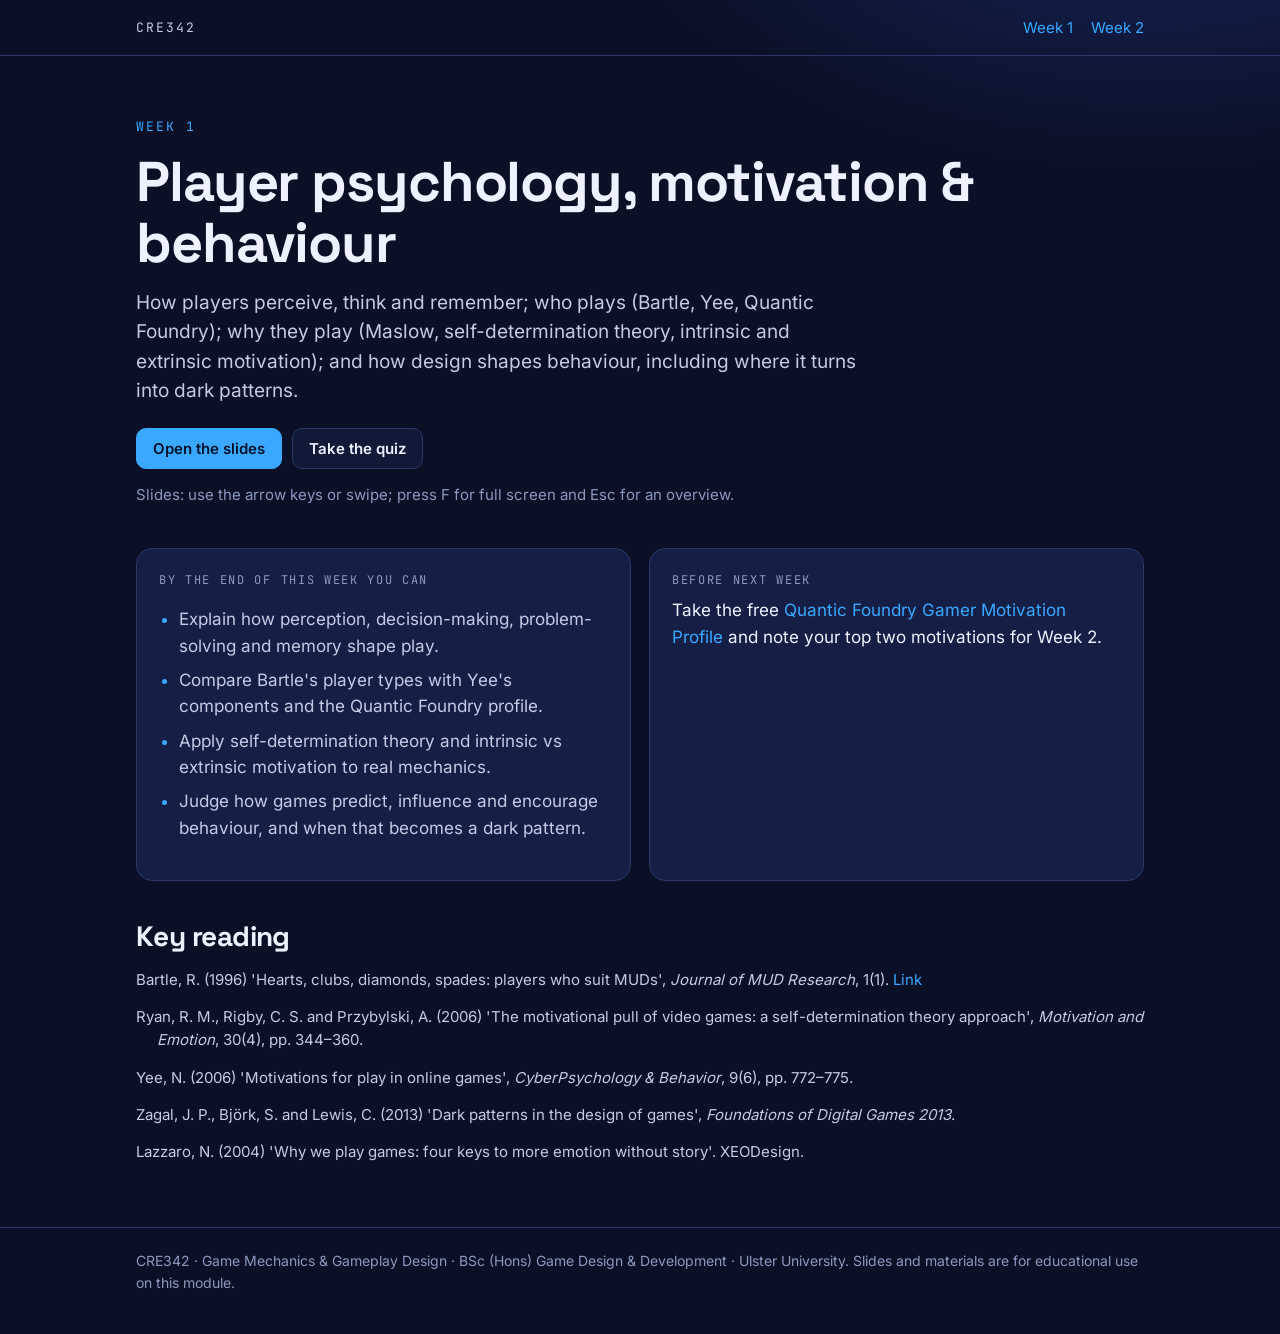
==== week-01/index.html @ 596657ba "Initial CRE342 student site: weeks 1-2 slides, quizzes and activity files Co-Authored-By: Claude Opu" ====
<!doctype html>
<html lang="en-GB">
<head>
<meta charset="utf-8">
<meta name="viewport" content="width=device-width, initial-scale=1">
<title>CRE342 Week 1: Player psychology, motivation &amp; behaviour</title>
<link rel="stylesheet" href="../assets/site.css">
</head>
<body>
<header class="site"><div class="wrap">
  <a class="brand" href="../index.html">CRE342</a>
  <nav><a href="../week-01/index.html">Week 1</a><a href="../week-02/index.html">Week 2</a></nav>
</div></header>
<main class="wrap">

<section class="hero">
  <span class="kicker">Week 1</span>
  <h1>Player psychology, motivation &amp; behaviour</h1>
  <p class="lead">How players perceive, think and remember; who plays (Bartle, Yee, Quantic Foundry); why they play (Maslow, self-determination theory, intrinsic and extrinsic motivation); and how design shapes behaviour, including where it turns into dark patterns.</p>
  <p style="display:flex;gap:10px;flex-wrap:wrap;margin-top:22px">
    <a class="btn primary" href="slides.html">Open the slides</a>
    <a class="btn" href="quiz.html">Take the quiz</a>
  </p>
  <p class="muted" style="font-size:15px">Slides: use the arrow keys or swipe; press F for full screen and Esc for an overview.</p>
</section>
<div class="grid-2">
  <div class="card"><span class="tag">By the end of this week you can</span><ul class="outcomes"><li>Explain how perception, decision-making, problem-solving and memory shape play.</li><li>Compare Bartle&#x27;s player types with Yee&#x27;s components and the Quantic Foundry profile.</li><li>Apply self-determination theory and intrinsic vs extrinsic motivation to real mechanics.</li><li>Judge how games predict, influence and encourage behaviour, and when that becomes a dark pattern.</li></ul></div>
  <div class="card"><span class="tag">Before next week</span><p>Take the free <a href="https://quanticfoundry.com" target="_blank" rel="noopener">Quantic Foundry Gamer Motivation Profile</a> and note your top two motivations for Week 2.</p></div>
</div>

<h2>Key reading</h2>
<div class="refs"><p>Bartle, R. (1996) 'Hearts, clubs, diamonds, spades: players who suit MUDs', <em>Journal of MUD Research</em>, 1(1). <a href="https://mud.co.uk/richard/hcds.htm" target="_blank" rel="noopener">Link</a></p><p>Ryan, R. M., Rigby, C. S. and Przybylski, A. (2006) 'The motivational pull of video games: a self-determination theory approach', <em>Motivation and Emotion</em>, 30(4), pp. 344–360.</p><p>Yee, N. (2006) 'Motivations for play in online games', <em>CyberPsychology &amp; Behavior</em>, 9(6), pp. 772–775.</p><p>Zagal, J. P., Björk, S. and Lewis, C. (2013) 'Dark patterns in the design of games', <em>Foundations of Digital Games 2013</em>.</p><p>Lazzaro, N. (2004) 'Why we play games: four keys to more emotion without story'. XEODesign.</p></div>
</main>
<footer class="site"><div class="wrap">CRE342 · Game Mechanics & Gameplay Design · BSc (Hons) Game Design &amp; Development · Ulster University.
Slides and materials are for educational use on this module.</div></footer>
</body>
</html>
---- assets/site.css ----
/* CRE342 student site: same palette as the lecture decks */
@font-face { font-family: "Inter"; src: url(../lib/fonts/inter-latin-wght-normal.woff2) format("woff2"); font-weight: 100 900; }
@font-face { font-family: "Space Grotesk"; src: url(../lib/fonts/space-grotesk-latin-wght-normal.woff2) format("woff2"); font-weight: 300 700; }
@font-face { font-family: "JetBrains Mono"; src: url(../lib/fonts/jetbrains-mono-latin-wght-normal.woff2) format("woff2"); font-weight: 100 800; }

:root {
  --bg: #0b1026; --bg-2: #111936; --panel: #151f45; --line: #2a3768;
  --ink: #eef2ff; --ink-2: #c3cbe6; --muted: #8d98bf;
  --blue: #3aa8ff; --coral: #ff6b6b; --mint: #4fd1a5; --gold: #ffc53d; --violet: #a58bff;
  --display: "Space Grotesk", "Inter", system-ui, sans-serif;
  --body: "Inter", system-ui, sans-serif;
  --mono: "JetBrains Mono", ui-monospace, monospace;
}
* { box-sizing: border-box; }
html { -webkit-text-size-adjust: 100%; }
body { margin: 0; background: radial-gradient(900px 500px at 90% -10%, #16255c 0%, transparent 60%), var(--bg); color: var(--ink); font: 17px/1.55 var(--body); min-height: 100vh; }
a { color: var(--blue); text-decoration: none; }
a:hover { text-decoration: underline; }
a:focus-visible, button:focus-visible { outline: 3px solid var(--gold); outline-offset: 2px; border-radius: 6px; }
.wrap { max-width: 1040px; margin: 0 auto; padding: 0 16px; }

header.site { border-bottom: 1px solid var(--line); }
header.site .wrap { display: flex; align-items: center; justify-content: space-between; gap: 16px; padding-top: 16px; padding-bottom: 16px; }
header.site .brand { font-family: var(--mono); font-size: 13px; letter-spacing: .16em; text-transform: uppercase; color: var(--ink-2); }
header.site nav { display: flex; gap: 18px; flex-wrap: wrap; font-size: 15px; }

.hero { padding: 56px 0 28px; }
.kicker { font-family: var(--mono); font-size: 13px; letter-spacing: .16em; text-transform: uppercase; color: var(--blue); }
h1, h2, h3 { font-family: var(--display); letter-spacing: -.02em; line-height: 1.1; margin: 0; }
h1 { font-size: clamp(34px, 6vw, 56px); margin: 12px 0 14px; }
h2 { font-size: 28px; margin: 40px 0 16px; }
h3 { font-size: 21px; margin-bottom: 6px; }
.lead { font-size: 19px; color: var(--ink-2); max-width: 720px; }
p { margin: 0 0 14px; }
.muted { color: var(--muted); }

.weeks { display: grid; grid-template-columns: repeat(auto-fill, minmax(290px, 1fr)); gap: 18px; }
.card { background: var(--panel); border: 1px solid var(--line); border-radius: 16px; padding: 22px; }
.card .tag { font-family: var(--mono); font-size: 12px; letter-spacing: .14em; text-transform: uppercase; color: var(--muted); display: block; margin-bottom: 8px; }
.card.week { display: flex; flex-direction: column; gap: 10px; }
.card.week .actions { margin-top: auto; display: flex; gap: 10px; flex-wrap: wrap; padding-top: 8px; }
.card.soon { opacity: .55; }

.btn { display: inline-flex; align-items: center; gap: 8px; padding: 10px 16px; border-radius: 10px; border: 1px solid var(--line); background: var(--bg-2); color: var(--ink); font: 600 15px var(--body); cursor: pointer; }
.btn:hover { text-decoration: none; border-color: var(--blue); }
.btn.primary { background: var(--blue); border-color: var(--blue); color: #04122a; }
.btn.primary:hover { filter: brightness(1.08); }

ul.clean { list-style: none; padding: 0; margin: 0; }
ul.clean li { padding: 10px 0; border-bottom: 1px solid rgba(42,55,104,.6); }
ul.outcomes { padding-left: 1.2em; }
ul.outcomes li { margin-bottom: 8px; color: var(--ink-2); }
ul.outcomes li::marker { color: var(--blue); }
.refs p { font-size: 15px; color: var(--ink-2); padding-left: 1.4em; text-indent: -1.4em; }
.grid-2 { display: grid; grid-template-columns: repeat(auto-fit, minmax(300px, 1fr)); gap: 18px; }
.file { display: flex; justify-content: space-between; align-items: center; gap: 12px; }
.file .ext { font-family: var(--mono); font-size: 12px; color: var(--gold); border: 1px solid var(--gold); border-radius: 6px; padding: 2px 6px; }

footer.site { margin-top: 64px; border-top: 1px solid var(--line); padding: 22px 0 40px; color: var(--muted); font-size: 14px; }

/* Quiz */
.quiz { max-width: 760px; }
.quiz .progress { height: 6px; border-radius: 3px; background: var(--bg-2); overflow: hidden; margin: 18px 0 26px; }
.quiz .progress i { display: block; height: 100%; width: 0; background: var(--blue); transition: width .3s; }
.quiz .qnum { font-family: var(--mono); font-size: 13px; letter-spacing: .14em; color: var(--muted); text-transform: uppercase; }
.quiz .question { font-family: var(--display); font-size: clamp(22px, 3.5vw, 28px); line-height: 1.25; margin: 8px 0 22px; }
.quiz .answers { display: grid; gap: 10px; }
.quiz .answer { text-align: left; width: 100%; padding: 14px 16px; border-radius: 12px; border: 1px solid var(--line); background: var(--panel); color: var(--ink); font: 17px/1.4 var(--body); cursor: pointer; display: grid; grid-template-columns: 34px 1fr; gap: 10px; align-items: center; }
.quiz .answer:hover:not(:disabled) { border-color: var(--blue); }
.quiz .answer .k { font-family: var(--mono); font-size: 14px; color: var(--muted); border: 1px solid var(--line); border-radius: 8px; text-align: center; padding: 3px 0; }
.quiz .answer.right { border-color: var(--mint); background: rgba(79,209,165,.14); }
.quiz .answer.wrong { border-color: var(--coral); background: rgba(255,107,107,.14); }
.quiz .answer:disabled { cursor: default; }
.quiz .feedback { margin-top: 18px; padding: 16px 18px; border-radius: 12px; border: 1px solid var(--line); background: var(--bg-2); display: none; }
.quiz .feedback.show { display: block; }
.quiz .feedback strong.ok { color: var(--mint); } .quiz .feedback strong.no { color: var(--coral); }
.quiz .next { margin-top: 18px; }
.quiz .score { font-family: var(--display); font-size: 64px; font-weight: 700; margin: 10px 0; }
.quiz .review li { margin-bottom: 12px; color: var(--ink-2); }
.quiz .review .no { color: var(--coral); } .quiz .review .ok { color: var(--mint); }
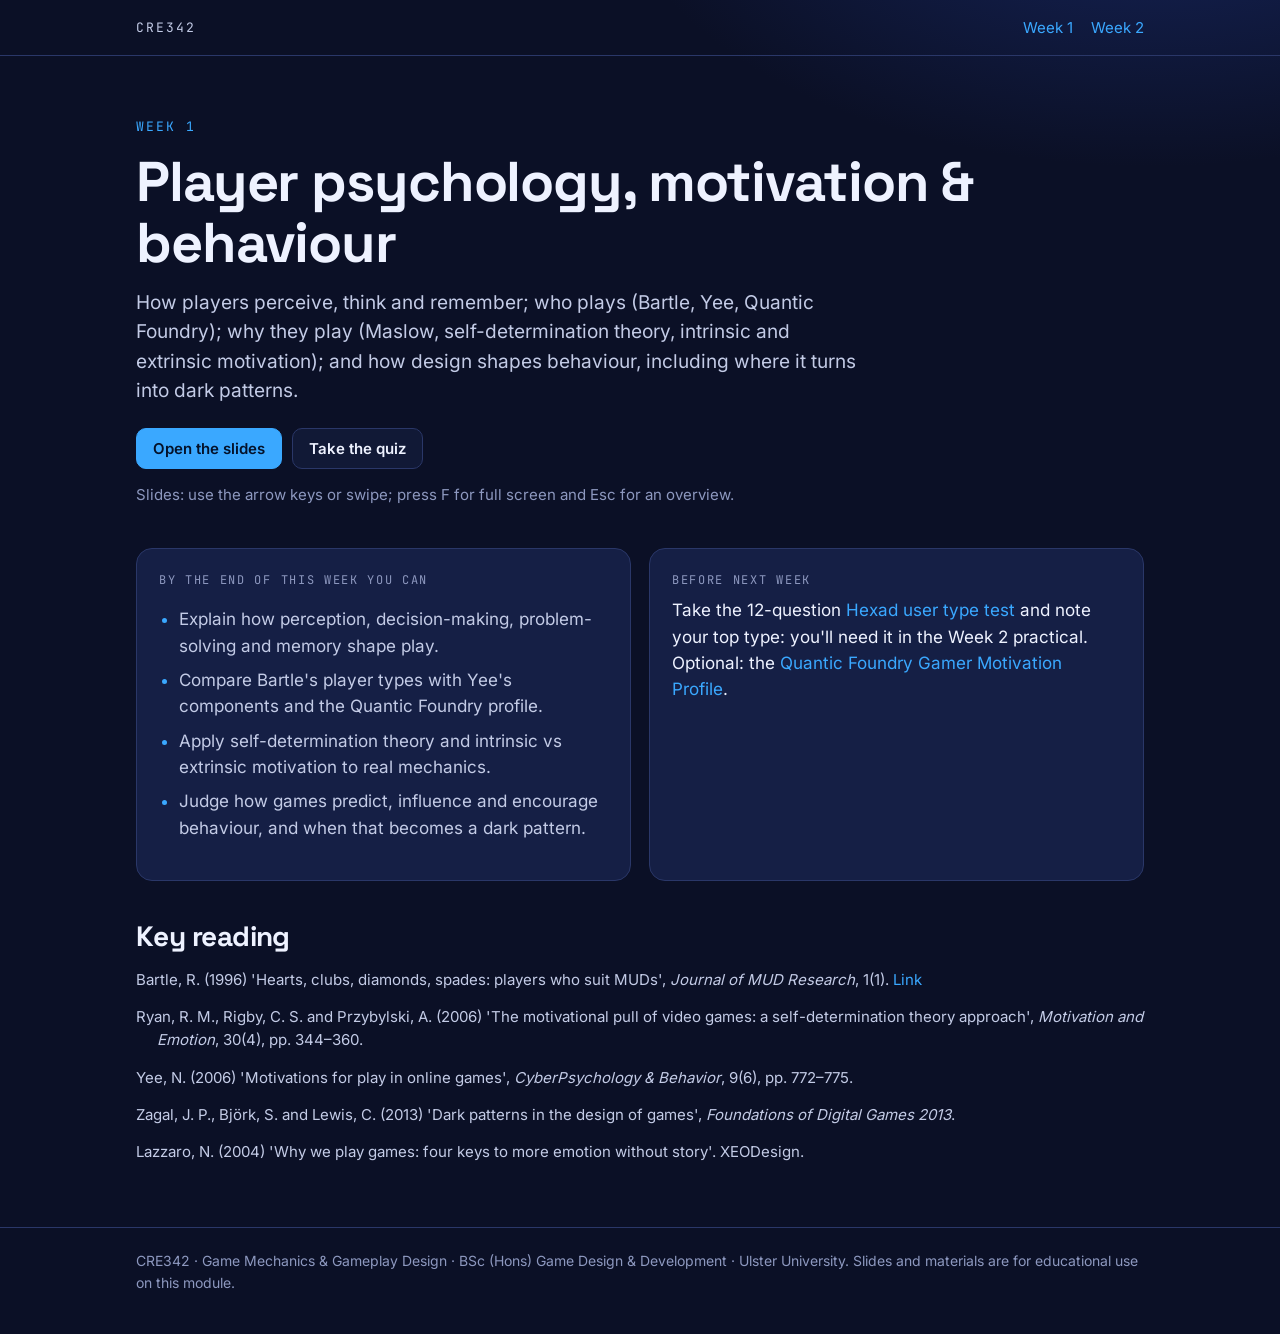
==== commit 60318d09: "Juggle Circle only, Hexad test links, player IDs and opt-out line Co-Authored-By: Claude Opus 5.5 <n" ====
--- a/week-01/index.html
+++ b/week-01/index.html
@@ -25,7 +25,7 @@
 </section>
 <div class="grid-2">
   <div class="card"><span class="tag">By the end of this week you can</span><ul class="outcomes"><li>Explain how perception, decision-making, problem-solving and memory shape play.</li><li>Compare Bartle&#x27;s player types with Yee&#x27;s components and the Quantic Foundry profile.</li><li>Apply self-determination theory and intrinsic vs extrinsic motivation to real mechanics.</li><li>Judge how games predict, influence and encourage behaviour, and when that becomes a dark pattern.</li></ul></div>
-  <div class="card"><span class="tag">Before next week</span><p>Take the free <a href="https://quanticfoundry.com" target="_blank" rel="noopener">Quantic Foundry Gamer Motivation Profile</a> and note your top two motivations for Week 2.</p></div>
+  <div class="card"><span class="tag">Before next week</span><p>Take the 12-question <a href="https://hexad.gamified.uk/test/" target="_blank" rel="noopener">Hexad user type test</a> and note your top type: you'll need it in the Week 2 practical. Optional: the <a href="https://quanticfoundry.com" target="_blank" rel="noopener">Quantic Foundry Gamer Motivation Profile</a>.</p></div>
 </div>
 
 <h2>Key reading</h2>
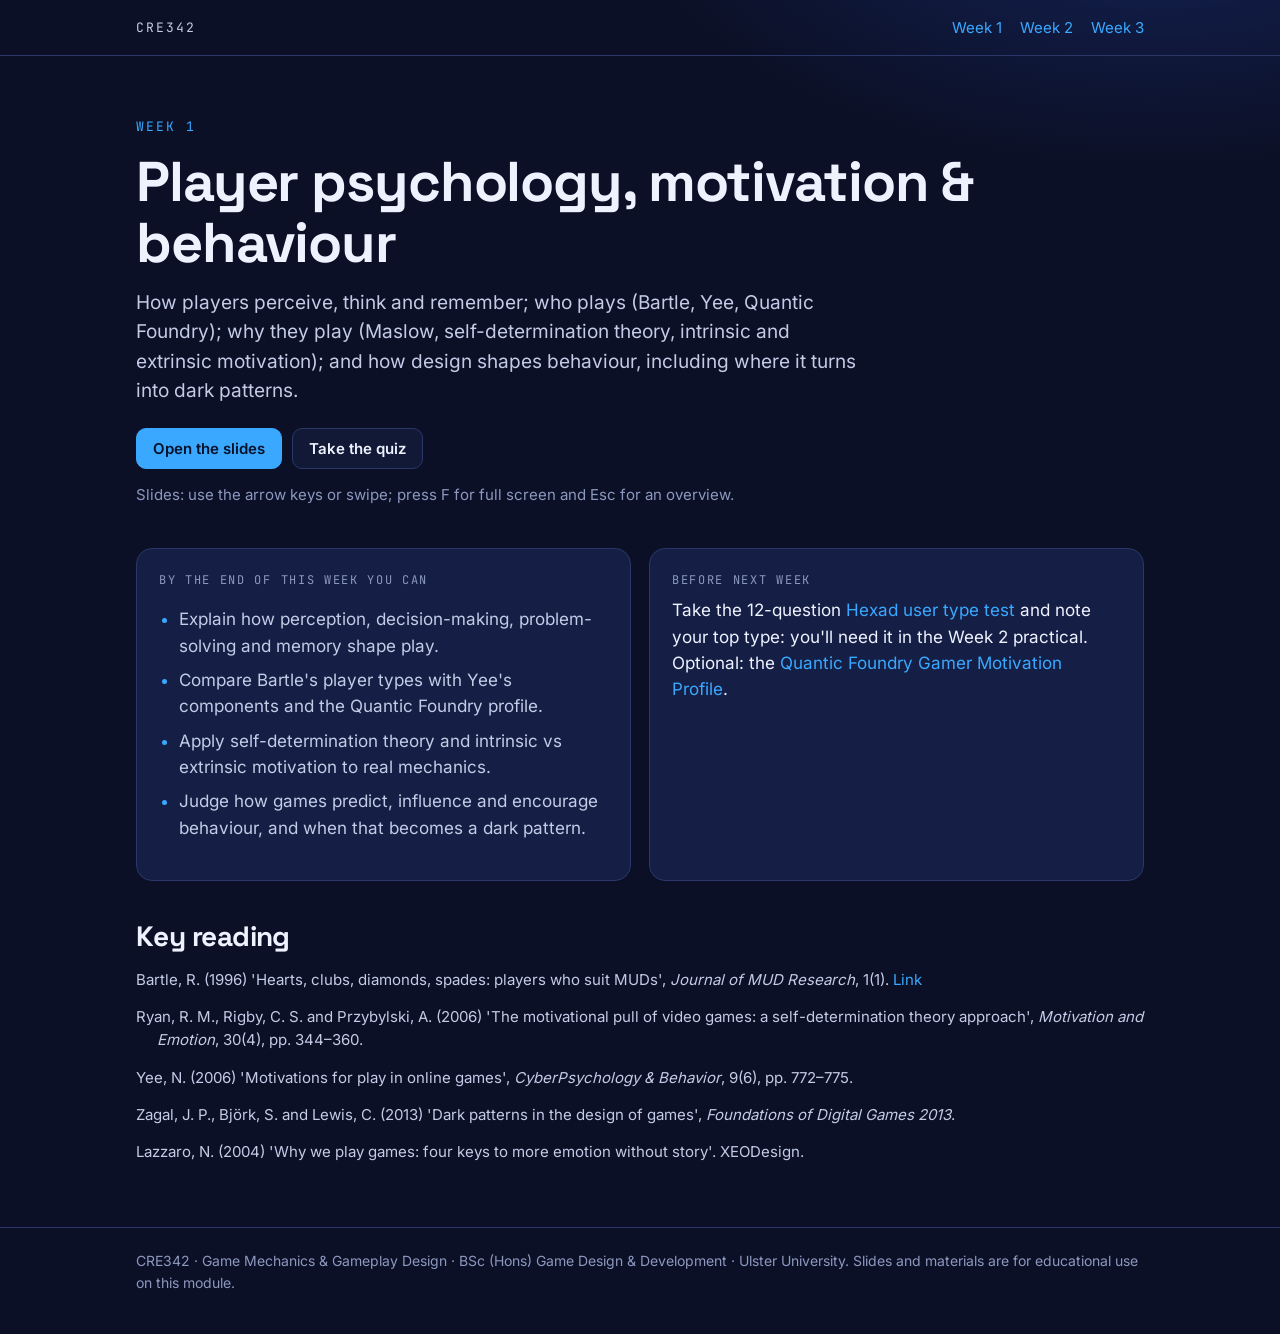
==== commit 7a94bec3: "Add Week 3: rewards, feedback and playing fair Slides (no speaker notes), self-check quiz, Roll for " ====
--- a/week-01/index.html
+++ b/week-01/index.html
@@ -9,7 +9,7 @@
 <body>
 <header class="site"><div class="wrap">
   <a class="brand" href="../index.html">CRE342</a>
-  <nav><a href="../week-01/index.html">Week 1</a><a href="../week-02/index.html">Week 2</a></nav>
+  <nav><a href="../week-01/index.html">Week 1</a><a href="../week-02/index.html">Week 2</a><a href="../week-03/index.html">Week 3</a></nav>
 </div></header>
 <main class="wrap">
 
